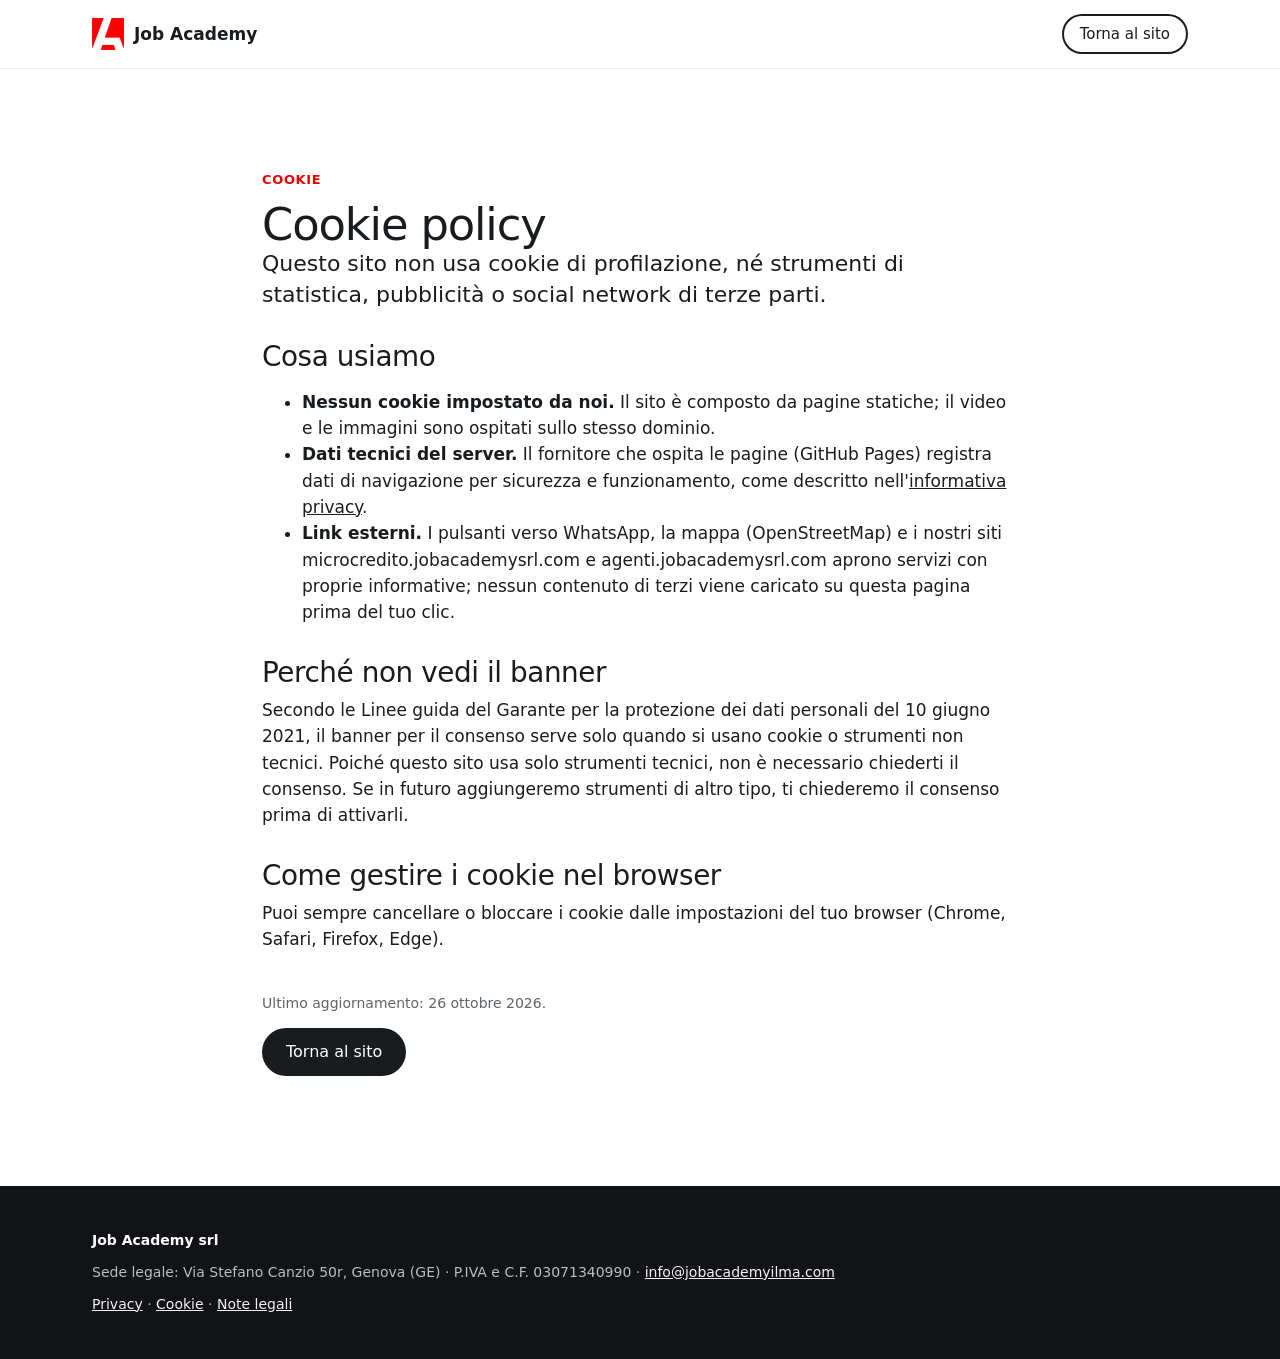
==== cookie.html @ 471f955e "Sito istituzionale Job Academy: quattro settori, richiesta personale, JAM, sede, pagine legali Co-Au" ====
<!doctype html>
<html lang="it">
<head>
<meta charset="utf-8">
<meta name="viewport" content="width=device-width, initial-scale=1">
<title>Cookie policy · Job Academy srl</title>
<meta name="description" content="Cookie e strumenti tecnici usati dal sito www.jobacademysrl.com.">
<link rel="canonical" href="https://www.jobacademysrl.com/cookie.html">
<meta property="og:type" content="website">
<meta property="og:locale" content="it_IT">
<meta property="og:site_name" content="Job Academy srl">
<meta property="og:title" content="Cookie policy · Job Academy srl">
<meta property="og:description" content="Cookie e strumenti tecnici usati dal sito www.jobacademysrl.com.">
<meta property="og:url" content="https://www.jobacademysrl.com/cookie.html">
<meta property="og:image" content="https://www.jobacademysrl.com/og.png">
<meta name="twitter:card" content="summary_large_image">
<link rel="icon" href="favicon.png" type="image/png">
<link rel="stylesheet" href="assets/styles.css?v=1">
</head>
<body>
<header class="nav"><div class="wrap"><a class="brand" href="./"><img src="assets/img/mark-red.png" alt="" width="32" height="32">Job Academy</a><div class="nav-cta"><a class="btn btn-sm btn-outline" href="./">Torna al sito</a></div></div></header>
<main><section><div class="wrap doc">
<p class="kicker">Cookie</p>
<h1 style="font-size:var(--h2)">Cookie policy</h1>
<p class="lead">Questo sito non usa cookie di profilazione, né strumenti di statistica, pubblicità o social network di terze parti.</p>
<h2>Cosa usiamo</h2>
<ul>
<li><strong>Nessun cookie impostato da noi.</strong> Il sito è composto da pagine statiche; il video e le immagini sono ospitati sullo stesso dominio.</li>
<li><strong>Dati tecnici del server.</strong> Il fornitore che ospita le pagine (GitHub Pages) registra dati di navigazione per sicurezza e funzionamento, come descritto nell'<a href="privacy.html">informativa privacy</a>.</li>
<li><strong>Link esterni.</strong> I pulsanti verso WhatsApp, la mappa (OpenStreetMap) e i nostri siti microcredito.jobacademysrl.com e agenti.jobacademysrl.com aprono servizi con proprie informative; nessun contenuto di terzi viene caricato su questa pagina prima del tuo clic.</li>
</ul>
<h2>Perché non vedi il banner</h2>
<p>Secondo le Linee guida del Garante per la protezione dei dati personali del 10 giugno 2021, il banner per il consenso serve solo quando si usano cookie o strumenti non tecnici. Poiché questo sito usa solo strumenti tecnici, non è necessario chiederti il consenso. Se in futuro aggiungeremo strumenti di altro tipo, ti chiederemo il consenso prima di attivarli.</p>
<h2>Come gestire i cookie nel browser</h2>
<p>Puoi sempre cancellare o bloccare i cookie dalle impostazioni del tuo browser (Chrome, Safari, Firefox, Edge).</p>
<p class="small muted" style="margin-top:40px">Ultimo aggiornamento: 26 ottobre 2026.</p>
<p><a class="btn" href="./">Torna al sito</a></p>
</div></section></main>
<footer><div class="wrap"><strong style="color:#fff">Job Academy srl</strong><span>Sede legale: Via Stefano Canzio 50r, Genova (GE) · P.IVA e C.F. 03071340990 · <a href="mailto:info@jobacademyilma.com">info@jobacademyilma.com</a></span><span><a href="privacy.html">Privacy</a> · <a href="cookie.html">Cookie</a> · <a href="note-legali.html">Note legali</a></span></div></footer>
</body>
</html>
---- assets/styles.css ----
/* Piattaforma MIA · stesso sistema visivo del sito microcredito (palette neutra, bottoni a pillola,
   card 20-32px, bande chiare/scure, gradiente blu). Nessun font, logo o immagine di terzi. */
:root {
  --font: system-ui, -apple-system, "Segoe UI", Roboto, Helvetica, Arial, sans-serif;
  --display: clamp(40px, 1.6rem + 3.6vw, 80px);
  --h2: clamp(32px, 1.6rem + 1.5vw, 52px);
  --h3: clamp(21px, 1.05rem + .7vw, 28px);
  --lead: clamp(18px, 1rem + .48vw, 22px);
  --body: clamp(16px, .95rem + .19vw, 17px);
  --bg: #fff; --surface: #f4f5f7; --ink: #191c1f; --muted: #5f636b; --line: #dfe1e6;
  --dark: #000; --dark-2: #111317; --on-dark: #f2f2f4; --on-dark-muted: #b9bcc4;
  --blue: #e10600; --blue-2: #ff5a4f; --brand: #ff0000; --green: #12a150; --red: #d63a2f; --amber: #e8a317; --violet: #6b55e6;
  --radius: 24px; --pill: 999px; --nav: 68px; --wrap: 1160px;
  --ease: cubic-bezier(.15, .5, .5, 1);
}
*, *::before, *::after { box-sizing: border-box; }
html { scroll-behavior: smooth; -webkit-text-size-adjust: 100%; }
body { margin: 0; background: var(--bg); color: var(--ink); font: 400 var(--body)/1.55 var(--font); }
img, svg, video { max-width: 100%; }
a { color: inherit; }
:focus-visible { outline: 3px solid var(--blue); outline-offset: 3px; }
.wrap { max-width: var(--wrap); margin: 0 auto; padding: 0 32px; }
@media (max-width: 600px) { .wrap { padding: 0 16px; } }
h1, h2, h3 { font-weight: 500; margin: 0; }
h1 { font-size: var(--display); line-height: 1.02; letter-spacing: -.025em; }
h2 { font-size: var(--h2); line-height: 1.05; letter-spacing: -.015em; margin-bottom: 18px; }
h3 { font-size: var(--h3); line-height: 1.15; letter-spacing: -.01em; margin-bottom: 10px; }
p { margin: 0 0 14px; }
.lead { font-size: var(--lead); line-height: 1.42; max-width: 46ch; }
.muted { color: var(--muted); }
.small { font-size: 14px; }
.kicker { display: inline-block; font-size: 13px; font-weight: 600; letter-spacing: .05em; text-transform: uppercase; color: var(--blue); margin: 0 0 12px; }
section { padding: 96px 0; }
@media (max-width: 600px) { section { padding: 64px 0; } }
.dark { background: var(--dark); color: var(--on-dark); }
.dark .muted { color: var(--on-dark-muted); }
.dark .kicker { color: var(--blue-2); }
.soft { background: var(--surface); }
.grid2 { display: grid; grid-template-columns: 1fr 1fr; gap: 28px; }
.grid2 > *, .grid3 > *, .grid4 > * { min-width: 0; }
.grid3 { display: grid; grid-template-columns: repeat(3, 1fr); gap: 20px; }
.grid4 { display: grid; grid-template-columns: repeat(4, 1fr); gap: 16px; }
@media (max-width: 900px) { .grid2, .grid3 { grid-template-columns: 1fr; } .grid4 { grid-template-columns: 1fr 1fr; } }
@media (max-width: 480px) { .grid4 { grid-template-columns: 1fr; } }
.card { background: var(--surface); border-radius: var(--radius); padding: 28px; }
.soft .card { background: #fff; }
.dark .card { background: #ffffff12; }

/* nav */
.nav { position: sticky; top: 0; z-index: 50; background: color-mix(in oklab, #fff 86%, transparent); backdrop-filter: blur(16px); -webkit-backdrop-filter: blur(16px); border-bottom: 1px solid #0000000f; transition: box-shadow .3s var(--ease); }
.nav.scrolled { box-shadow: 0 8px 30px #0000000f; }
.nav .wrap { display: flex; align-items: center; gap: 22px; height: var(--nav); }
.brand { display: flex; align-items: center; gap: 10px; font-weight: 700; text-decoration: none; white-space: nowrap; }
.brand-mark { width: 32px; height: 32px; border-radius: 10px; background: #000; color: #fff; display: grid; place-items: center; font-size: 13px; letter-spacing: .02em; }
.brand small { font-weight: 500; color: var(--muted); }
.nav-links { display: flex; gap: 22px; margin-left: auto; font-size: 15px; font-weight: 500; }
.nav-links a { text-decoration: none; opacity: .75; } .nav-links a:hover { opacity: 1; }
.nav-cta { display: flex; gap: 8px; margin-left: auto; }
.nav-links + .nav-cta { margin-left: 0; }
@media (max-width: 980px) { .nav-links { display: none; } .nav-cta { margin-left: auto; } }
@media (max-width: 480px) { .brand small { display: none; } .nav-cta .btn-outline { display: none; } }

/* buttons */
.btn { display: inline-flex; align-items: center; justify-content: center; gap: 8px; height: 48px; padding: 0 24px; border-radius: var(--pill); border: 0; background: #191c1f; color: #fff;
  font: 500 16px/1 var(--font); text-decoration: none; cursor: pointer; white-space: nowrap; transition: transform .25s var(--ease), filter .25s var(--ease), background .25s var(--ease); }
.btn:hover { filter: brightness(1.18); } .btn:active { transform: scale(.97); }
.btn-light { background: #fff; color: #000; }
.btn-blue { background: var(--blue); }
.btn-glass { background: #ffffff1f; color: #fff; backdrop-filter: blur(16px); -webkit-backdrop-filter: blur(16px); box-shadow: inset 0 0 0 1px #ffffff38; }
.btn-outline { background: transparent; color: inherit; box-shadow: inset 0 0 0 2px currentColor; }
.btn-sm { height: 40px; padding: 0 18px; font-size: 15px; }
.btn-xs { height: 32px; padding: 0 12px; font-size: 13px; }
.btn[disabled] { opacity: .5; cursor: not-allowed; }

/* hero */
.hero { position: relative; overflow: hidden; isolation: isolate; color: #fff; padding: 112px 0 96px;
  background: radial-gradient(110% 90% at 15% 10%, #ff4d40 0%, transparent 55%), radial-gradient(80% 80% at 90% 95%, #b00000 0%, transparent 60%), #000; }
.hero::before { content: ""; position: absolute; inset: -25%; z-index: -1; pointer-events: none;
  background: radial-gradient(35% 40% at 30% 35%, #ff3b30a6 0%, transparent 70%), radial-gradient(30% 35% at 70% 70%, #7a0000aa 0%, transparent 70%);
  animation: drift 18s var(--ease) infinite alternate; }
@keyframes drift { from { transform: translate3d(-4%, -3%, 0) scale(1); } to { transform: translate3d(5%, 4%, 0) scale(1.15); } }
.hero .lead { color: #e6ecfb; margin: 22px 0 30px; }
.hero-grid { display: grid; grid-template-columns: 1.1fr .9fr; gap: 48px; align-items: center; }
@media (max-width: 960px) { .hero-grid { grid-template-columns: 1fr; } }
.ctas { display: flex; flex-wrap: wrap; gap: 12px; }
.pills { display: flex; flex-wrap: wrap; gap: 10px; margin-top: 36px; }
.pill { padding: 10px 16px; border-radius: 16px; background: #ffffff1a; border: 1px solid #ffffff2e; backdrop-filter: blur(16px); -webkit-backdrop-filter: blur(16px); font-size: 14px; }
.pill b { display: block; font-size: 20px; font-weight: 600; }

/* "video" scenes: looping CSS animations in a device frame */
.scene { position: relative; border-radius: 32px; overflow: hidden; background: #0b0d12; box-shadow: 0 40px 80px #00000066, inset 0 0 0 1px #ffffff1f; aspect-ratio: 4 / 5; max-width: 440px; margin: 0 auto; width: 100%; }
.scene .rec { position: absolute; top: 16px; left: 16px; display: flex; align-items: center; gap: 8px; font-size: 12px; font-weight: 600; color: #fff; background: #00000066; padding: 6px 10px; border-radius: 99px; z-index: 3; }
.scene .rec::before { content: ""; width: 8px; height: 8px; border-radius: 50%; background: #ff4d4d; animation: blink 1.2s infinite; }
@keyframes blink { 50% { opacity: .2; } }
.scene .progress { position: absolute; left: 16px; right: 16px; bottom: 16px; height: 4px; border-radius: 4px; background: #ffffff26; z-index: 3; overflow: hidden; }
.scene .progress i { position: absolute; inset: 0; background: #fff; transform-origin: left; animation: prog 15s linear infinite; }
@keyframes prog { from { transform: scaleX(0); } to { transform: scaleX(1); } }
.slides { position: absolute; inset: 0; }
.slide { position: absolute; inset: 0; display: grid; align-content: center; gap: 14px; padding: 48px 32px; color: #fff; opacity: 0; animation: slide 15s infinite; }
.slide:nth-child(1) { animation-delay: 0s; background: radial-gradient(90% 70% at 20% 10%, #2f6fe8, #0b0d12 70%); }
.slide:nth-child(2) { animation-delay: 3s; background: radial-gradient(90% 70% at 80% 10%, #6b55e6, #0b0d12 70%); }
.slide:nth-child(3) { animation-delay: 6s; background: radial-gradient(90% 70% at 20% 90%, #0f9d8a, #0b0d12 70%); }
.slide:nth-child(4) { animation-delay: 9s; background: radial-gradient(90% 70% at 80% 90%, #ff7a3d, #0b0d12 70%); }
.slide:nth-child(5) { animation-delay: 12s; background: radial-gradient(90% 70% at 50% 0%, #12a150, #0b0d12 70%); }
@keyframes slide { 0% { opacity: 0; transform: scale(1.06); } 3%, 18% { opacity: 1; transform: scale(1); } 21%, 100% { opacity: 0; transform: scale(.98); } }
.slide .t { font-size: 14px; font-weight: 600; letter-spacing: .04em; text-transform: uppercase; opacity: .8; }
.slide .big { font-size: clamp(30px, 1.2rem + 2.4vw, 44px); line-height: 1.05; font-weight: 600; letter-spacing: -.02em; }
.slide .sub { font-size: 16px; color: #ffffffd0; max-width: 30ch; }
.slide .chiprow { display: flex; flex-wrap: wrap; gap: 8px; }
.slide .chiprow span { background: #ffffff24; border: 1px solid #ffffff38; padding: 6px 12px; border-radius: 99px; font-size: 13px; }

/* method timeline */
.timeline { display: grid; gap: 14px; margin-top: 36px; counter-reset: t; }
.tstep { display: grid; grid-template-columns: 120px 1fr; gap: 24px; align-items: start; padding: 24px 28px; border-radius: var(--radius); background: var(--surface); position: relative; overflow: hidden; }
.tstep::after { content: ""; position: absolute; left: 0; top: 0; bottom: 0; width: 4px; background: var(--blue); transform: scaleY(0); transform-origin: top; transition: transform .8s var(--ease); }
.tstep.in::after { transform: none; }
.tstep .min { font-size: 28px; font-weight: 600; letter-spacing: -.02em; color: var(--blue); }
.tstep .min small { display: block; font-size: 13px; color: var(--muted); font-weight: 500; letter-spacing: 0; }
.tstep h3 { margin-bottom: 6px; }
.tstep ul { margin: 8px 0 0; padding-left: 18px; }
.tstep li { margin: 4px 0; }
.say { margin-top: 10px; padding: 12px 16px; border-radius: 14px; background: #fff; border-left: 4px solid var(--green); font-size: 15px; }
.say::before { content: "Puoi dire: "; font-weight: 600; color: var(--green); }
@media (max-width: 640px) { .tstep { grid-template-columns: 1fr; gap: 6px; padding: 20px; } }

/* offer */
.offer { border-radius: 36px; padding: clamp(28px, 5vw, 64px); color: #fff; background: radial-gradient(120% 120% at 100% 0%, #a99bff 0%, #6b55e6 40%, #2b1c8f 100%); position: relative; overflow: hidden; }
.offer .logo-via { display: inline-flex; align-items: baseline; gap: 10px; font-size: clamp(44px, 2rem + 4vw, 96px); font-weight: 700; letter-spacing: -.04em; line-height: 1; }
.offer .logo-via small { font-size: 18px; font-weight: 500; letter-spacing: 0; opacity: .85; }
.via-letters { display: grid; grid-template-columns: repeat(3, 1fr); gap: 16px; margin: 32px 0; }
.via-letters div { background: #ffffff1c; border: 1px solid #ffffff30; border-radius: 22px; padding: 22px; }
.via-letters b { display: block; font-size: 44px; line-height: 1; font-weight: 700; margin-bottom: 8px; }
@media (max-width: 760px) { .via-letters { grid-template-columns: 1fr; } }
.offer ul { columns: 2; column-gap: 32px; padding-left: 18px; margin: 0; }
.offer li { break-inside: avoid; margin: 6px 0; }
@media (max-width: 760px) { .offer ul { columns: 1; } }

/* rules */
.rule { display: grid; grid-template-columns: 1fr 1fr; gap: 0; border-radius: var(--radius); overflow: hidden; background: #ffffff10; }
.rule + .rule { margin-top: 12px; }
.rule > div { padding: 20px 24px; }
.rule .no { background: #d63a2f22; border-right: 1px solid #ffffff14; }
.rule .no b::before { content: "✕  "; color: #ff6b5e; }
.rule .yes b::before { content: "✓  "; color: #3ddc84; }
.rule b { display: block; margin-bottom: 6px; }
.rule p { margin: 0; color: var(--on-dark-muted); font-size: 15px; }
@media (max-width: 760px) { .rule { grid-template-columns: 1fr; } .rule .no { border-right: 0; } }
.warning { margin-top: 32px; padding: 24px 28px; border-radius: var(--radius); background: #d63a2f; color: #fff; font-size: var(--lead); line-height: 1.4; }

/* earnings */
.levels { display: grid; grid-template-columns: repeat(4, 1fr); gap: 16px; margin-top: 32px; }
.level { border-radius: var(--radius); padding: 24px; color: #fff; position: relative; overflow: hidden; }
.level b { display: block; font-size: clamp(36px, 1.5rem + 2vw, 56px); font-weight: 600; letter-spacing: -.02em; line-height: 1; margin: 10px 0 8px; }
.level:nth-child(1) { background: linear-gradient(160deg, #2f6fe8, #1747b8); }
.level:nth-child(2) { background: linear-gradient(160deg, #6b55e6, #3d2bb0); }
.level:nth-child(3) { background: linear-gradient(160deg, #0f9d8a, #07665a); }
.level:nth-child(4) { background: linear-gradient(160deg, #ff7a3d, #c9431a); }
@media (max-width: 900px) { .levels { grid-template-columns: 1fr 1fr; } }
.flow { display: grid; grid-template-columns: repeat(5, 1fr); gap: 12px; margin-top: 32px; }
.flow div { background: var(--surface); border-radius: 20px; padding: 20px; position: relative; }
.flow b { display: block; font-size: 20px; margin-bottom: 4px; }
.flow .when { font-size: 13px; font-weight: 600; color: var(--blue); text-transform: uppercase; letter-spacing: .04em; }
@media (max-width: 960px) { .flow { grid-template-columns: 1fr 1fr; } }
@media (max-width: 480px) { .flow { grid-template-columns: 1fr; } }
table.price { width: 100%; border-collapse: collapse; margin-top: 12px; }
table.price td, table.price th { text-align: left; padding: 14px 0; border-top: 1px solid var(--line); }
table.price th { font-size: 13px; text-transform: uppercase; letter-spacing: .04em; color: var(--muted); font-weight: 600; }
table.price td:last-child, table.price th:last-child { text-align: right; font-weight: 600; }

/* calculator */
.calc { display: grid; grid-template-columns: 1fr 1fr; gap: 24px; margin-top: 32px; }
@media (max-width: 900px) { .calc { grid-template-columns: 1fr; } }
.field { display: grid; gap: 8px; margin-bottom: 20px; }
.field label { display: flex; justify-content: space-between; font-weight: 500; font-size: 15px; }
.field output { font-weight: 600; font-variant-numeric: tabular-nums; }
input[type=range] { width: 100%; accent-color: var(--blue); height: 28px; }
.result { background: #000; color: #fff; border-radius: 28px; padding: 28px; display: grid; gap: 4px; align-content: start; }
.result .row { display: flex; justify-content: space-between; gap: 16px; padding: 12px 0; border-top: 1px solid #ffffff1f; font-size: 15px; }
.result .row:first-of-type { border-top: 0; }
.result .row b { font-variant-numeric: tabular-nums; }
.result .hl { font-size: 15px; color: var(--on-dark-muted); }
.result .hl b { display: block; font-size: clamp(36px, 1.5rem + 2vw, 52px); color: #fff; font-weight: 600; letter-spacing: -.02em; }
.result .total { background: #ffffff14; border-radius: 16px; padding: 14px 16px; border: 0; margin-top: 8px; }

/* forms */
form { display: grid; gap: 18px; }
fieldset { border: 0; padding: 0; margin: 0; display: grid; gap: 14px; }
legend { font-weight: 600; font-size: 18px; margin-bottom: 6px; padding: 0; }
.row { display: grid; grid-template-columns: 1fr 1fr; gap: 14px; }
@media (max-width: 600px) { .row { grid-template-columns: 1fr; } }
label.f { display: block; font-weight: 500; font-size: 15px; }
label.f > input, label.f > select, label.f > textarea { display: block; margin-top: 6px; }
input[type=text], input[type=email], input[type=tel], input[type=number], input[type=date], select, textarea {
  width: 100%; height: 48px; padding: 0 16px; border-radius: 12px; border: 1px solid var(--line); background: #fff; font: 400 16px/1.2 var(--font); color: var(--ink); }
textarea { height: 100px; padding: 12px 16px; resize: vertical; }
input:focus, select:focus, textarea:focus { border-color: var(--blue); outline: 2px solid #ff5a4f55; }
.radio { display: flex; gap: 10px; flex-wrap: wrap; margin-top: 6px; }
.radio label { display: flex; align-items: center; gap: 8px; padding: 0 16px; height: 48px; border: 1px solid var(--line); border-radius: 12px; background: #fff; cursor: pointer; font-weight: 500; }
.radio input { accent-color: var(--blue); width: 18px; height: 18px; }
.check { display: flex; gap: 10px; align-items: flex-start; font-size: 15px; }
.check input { width: 20px; height: 20px; margin-top: 2px; flex: none; accent-color: var(--blue); }
.gdpr { display: grid; gap: 12px; background: var(--surface); border-radius: 16px; padding: 18px; font-size: 14px; }
.soft .gdpr { background: #fff; }
.gdpr p { margin: 0; color: var(--muted); }
.file { border: 1.5px dashed var(--line); border-radius: 18px; padding: 14px; background: #fff; display: block; font-weight: 500; font-size: 15px; }
.file input { display: block; margin-top: 8px; font: 400 14px var(--font); width: 100%; }
.file small { display: block; color: var(--muted); font-weight: 400; margin-top: 4px; }
.err { color: var(--red); font-size: 14px; min-height: 1em; margin: 0; }
.err:not(:empty) { background: #fde7e5; color: #a3241b; border-radius: 12px; padding: 12px 16px; font-size: 15px; font-weight: 500; }
.ok-box { background: #e8f7ee; color: #0b5a2e; border-radius: 16px; padding: 18px 20px; }
.notice { background: #fff; border-left: 4px solid var(--blue); border-radius: 12px; padding: 14px 18px; }
.offline { background: #fff4d6; color: #6b4b00; border-radius: 14px; padding: 14px 18px; font-size: 15px; }
.invited { display: inline-flex; align-items: center; gap: 10px; background: #e9f0ff; color: #1747b8; padding: 8px 14px; border-radius: 99px; font-weight: 500; font-size: 15px; }
.tabs { display: inline-flex; padding: 4px; background: var(--surface); border-radius: var(--pill); flex-wrap: wrap; gap: 2px; }
.tab { border: 0; background: transparent; height: 42px; padding: 0 20px; border-radius: var(--pill); font: 500 15px/1 var(--font); color: var(--ink); cursor: pointer; transition: background .25s var(--ease), color .25s var(--ease); }
.tab[aria-selected="true"] { background: #191c1f; color: #fff; }
.panel[hidden] { display: none; }
.panel:not([hidden]) { animation: panelIn .45s var(--ease); }
@keyframes panelIn { from { opacity: 0; transform: translateY(10px); } to { opacity: 1; transform: none; } }

/* training */
.week { display: grid; grid-template-columns: repeat(3, 1fr); gap: 16px; margin-top: 28px; }
.week div { border-radius: 22px; padding: 22px; background: #ffffff10; border: 1px solid #ffffff1c; }
.week b { display: block; font-size: 20px; margin: 6px 0; }
.week .day { font-size: 13px; text-transform: uppercase; letter-spacing: .05em; color: var(--blue-2); font-weight: 600; }
@media (max-width: 900px) { .week { grid-template-columns: 1fr; } }
.downloads { display: grid; grid-template-columns: repeat(3, 1fr); gap: 16px; margin-top: 20px; }
.dl { display: flex; gap: 14px; align-items: center; padding: 18px; border-radius: 20px; background: #fff; color: #111; text-decoration: none; transition: transform .3s var(--ease); }
.dl:hover { transform: translateY(-4px); }
.dl i { flex: none; width: 44px; height: 52px; border-radius: 8px; background: #d63a2f; color: #fff; font-style: normal; font-size: 12px; font-weight: 700; display: grid; place-items: end center; padding-bottom: 8px; }
.dl span small { display: block; color: var(--muted); font-size: 13px; }
@media (max-width: 900px) { .downloads { grid-template-columns: 1fr; } }

/* footer */
footer { background: var(--dark-2); color: var(--on-dark-muted); padding: 44px 0; font-size: 14px; }
footer .wrap { display: grid; gap: 10px; }
footer a { color: var(--on-dark); }

/* dashboard */
.dash-head { padding: 48px 0 28px; background: radial-gradient(90% 140% at 10% 0%, #2f6fe8 0%, #000 65%); color: #fff; }
.dash-head h1 { font-size: clamp(32px, 1.4rem + 2vw, 52px); }
.badge { display: inline-flex; align-items: center; gap: 6px; padding: 5px 12px; border-radius: 99px; font-size: 13px; font-weight: 600; background: #ffffff24; }
.stats { display: grid; grid-template-columns: repeat(4, 1fr); gap: 14px; margin-top: 28px; }
.stat { background: #ffffff14; border: 1px solid #ffffff22; border-radius: 22px; padding: 18px 20px; }
.stat b { display: block; font-size: clamp(26px, 1.1rem + 1.4vw, 36px); font-weight: 600; letter-spacing: -.02em; font-variant-numeric: tabular-nums; }
.stat span { font-size: 14px; color: var(--on-dark-muted); }
@media (max-width: 900px) { .stats { grid-template-columns: 1fr 1fr; } }
.dash { padding-top: 32px; padding-bottom: 80px; }
.dash .tabs { display: flex; flex-wrap: nowrap; overflow-x: auto; max-width: 100%; width: max-content; scrollbar-width: none; }
.dash .tabs .tab { flex: none; }
.dash .tabs { margin-bottom: 24px; }
.linkbox { display: flex; gap: 8px; align-items: center; background: #fff; border: 1px solid var(--line); border-radius: 14px; padding: 6px 6px 6px 14px; }
.linkbox code { flex: 1; min-width: 0; overflow: hidden; text-overflow: ellipsis; white-space: nowrap; font-size: 14px; }
.tbl-wrap { overflow-x: auto; border-radius: 18px; background: #fff; border: 1px solid var(--line); }
table.data { width: 100%; border-collapse: collapse; font-size: 14px; min-width: 720px; }
table.data th { text-align: left; font-size: 12px; text-transform: uppercase; letter-spacing: .04em; color: var(--muted); font-weight: 600; padding: 12px 14px; background: var(--surface); }
table.data td { padding: 12px 14px; border-top: 1px solid var(--line); vertical-align: middle; }
table.data select, table.data input { height: 36px; font-size: 14px; padding: 0 10px; width: auto; }
.st { display: inline-block; padding: 4px 10px; border-radius: 99px; font-size: 12px; font-weight: 600; white-space: nowrap; }
.st-in_valutazione { background: #fff4d6; color: #7a5600; }
.st-accettato { background: #e9f0ff; color: #1747b8; }
.st-respinto { background: #fde7e5; color: #a3241b; }
.st-pagato { background: #e3f6ec; color: #0b6b36; }
.st-concluso { background: #ece9ff; color: #3d2bb0; }
.st-da_liquidare { background: #fff4d6; color: #7a5600; }
.st-liquidata { background: #e3f6ec; color: #0b6b36; }

/* pyramid */
.pyramid { display: grid; gap: 8px; justify-items: center; margin: 8px 0 28px; }
.pyr { height: 56px; border-radius: 16px; color: #fff; display: flex; align-items: center; justify-content: space-between; padding: 0 20px; font-weight: 500; transition: width 1s var(--ease); width: 30%; }
.pyr b { font-size: 22px; }
.pyr.l0 { background: #191c1f; width: 28%; }
.pyr.l1 { background: #2f6fe8; } .pyr.l2 { background: #6b55e6; } .pyr.l3 { background: #0f9d8a; } .pyr.l4 { background: #ff7a3d; }
@media (max-width: 600px) { .pyr { padding: 0 12px; font-size: 14px; } .pyr.l0 { width: 60% !important; } }
.tree { overflow-x: auto; padding: 8px 0 16px; }
.tree ul { position: relative; display: flex; justify-content: center; gap: 12px; padding: 24px 0 0; margin: 0; list-style: none; }
.tree li { position: relative; display: flex; flex-direction: column; align-items: center; padding: 0 4px; }
.tree li::before { content: ""; position: absolute; top: -24px; left: 50%; height: 24px; border-left: 2px solid var(--line); }
.tree > ul > li::before { display: none; }
.tree ul ul::before { content: ""; position: absolute; top: 12px; left: var(--l, 50%); right: var(--r, 50%); border-top: 2px solid var(--line); }
.node { min-width: 120px; padding: 10px 12px; border-radius: 14px; background: #fff; border: 1px solid var(--line); text-align: center; font-size: 13px; box-shadow: 0 6px 16px #0000000d; }
.node b { display: block; font-size: 14px; }
.node .q { font-size: 11px; font-weight: 600; text-transform: uppercase; letter-spacing: .04em; }
.node.me { background: #191c1f; color: #fff; border: 0; }
.node.n1 { border-top: 4px solid #2f6fe8; } .node.n2 { border-top: 4px solid #6b55e6; } .node.n3 { border-top: 4px solid #0f9d8a; } .node.n4 { border-top: 4px solid #ff7a3d; }
.empty { padding: 32px; text-align: center; color: var(--muted); background: var(--surface); border-radius: 18px; }

/* motion */
.js .reveal { opacity: 0; transform: translateY(18px); transition: opacity .7s var(--ease), transform .7s var(--ease); transition-delay: var(--d, 0ms); }
.js .reveal.in { opacity: 1; transform: none; }
@media (prefers-reduced-motion: reduce) {
  html { scroll-behavior: auto; }
  .hero::before, .slide, .scene .progress i, .scene .rec::before, .panel:not([hidden]) { animation: none; }
  .slide { opacity: 0; } .slide:first-child { opacity: 1; }
  .js .reveal { opacity: 1; transform: none; transition: none; }
}
.hp { position: absolute; left: -9999px; }
.wa-float { position: fixed; right: 18px; bottom: 18px; z-index: 60; width: 54px; height: 54px; border-radius: 50%; background: #25d366; display: grid; place-items: center; box-shadow: 0 8px 24px #0000004d; }

/* porta un amico */
.amico-box { margin: 0; padding: 16px 18px; border-radius: 16px; color: #fff; background: radial-gradient(120% 140% at 100% 0%, #5fe0c4 0%, #0f9d8a 55%, #07665a 100%); }
.amico-share { margin-top: 16px; padding: 22px; border-radius: 20px; background: var(--surface); }
.amico-share h3 { margin-bottom: 6px; }
.friend { border-radius: 36px; padding: clamp(28px, 5vw, 56px); color: #fff; background: radial-gradient(120% 120% at 100% 0%, #5fe0c4 0%, #0f9d8a 45%, #07554b 100%); display: grid; grid-template-columns: 1fr 1fr; gap: 32px; align-items: center; }
.friend .big { font-size: clamp(56px, 2rem + 5vw, 120px); font-weight: 700; letter-spacing: -.04em; line-height: .9; }
.friend ol { margin: 0; padding-left: 20px; } .friend li { margin: 8px 0; }
@media (max-width: 860px) { .friend { grid-template-columns: 1fr; } }
.sum { display: grid; grid-template-columns: repeat(4, 1fr); gap: 12px; margin-bottom: 16px; }
.sum .card { padding: 18px 20px; } .sum b { display: block; font-size: 26px; font-weight: 600; font-variant-numeric: tabular-nums; }
@media (max-width: 900px) { .sum { grid-template-columns: 1fr 1fr; } }
.btn-danger { background: #d63a2f; }

[hidden] { display: none !important; }

/* ---------- sito istituzionale ---------- */
.brand img { width: 32px; height: 32px; display: block; }
.hero .lead { color: #ffe3e0; }
.device { position: relative; width: min(320px, 78vw); aspect-ratio: 9 / 16; margin: 0 auto; border-radius: 40px; padding: 10px; background: linear-gradient(160deg, #2a2d33, #0b0c0e);
  box-shadow: 0 40px 80px #00000080, inset 0 0 0 1px #ffffff26; transform: rotate(-3deg); transition: transform .8s var(--ease); }
.device:hover { transform: rotate(0); }
.device video { width: 100%; height: 100%; object-fit: cover; border-radius: 30px; display: block; background: #111; }
.device .tag { position: absolute; left: -24px; bottom: 56px; background: #0e1626d9; color: #fff; padding: 12px 16px; border-radius: 16px; font-size: 14px; font-weight: 500; border: 1px solid #ffffff2e; backdrop-filter: blur(16px); -webkit-backdrop-filter: blur(16px); animation: float 6s ease-in-out infinite; }
@keyframes float { 0%, 100% { transform: translateY(0); } 50% { transform: translateY(-10px); } }
.sectors { display: grid; gap: 22px; margin-top: 40px; }
.sector { position: sticky; top: calc(var(--nav) + 20px + var(--i) * 16px); display: grid; grid-template-columns: 1.15fr .85fr; gap: 32px; align-items: center; min-height: 400px;
  padding: clamp(28px, 4vw, 56px); border-radius: 36px; color: #fff; box-shadow: 0 -10px 40px #0000001f; transform-origin: top center; overflow: hidden; }
.sector h3 { font-size: clamp(28px, 1.2rem + 1.8vw, 46px); letter-spacing: -.02em; margin: 14px 0 12px; }
.sector p { color: #ffffffe0; font-size: var(--lead); line-height: 1.45; max-width: 40ch; }
.sector ul { margin: 0 0 22px; padding-left: 18px; color: #ffffffe6; } .sector li { margin: 4px 0; }
.sector .partner { display: inline-flex; gap: 8px; align-items: center; font-size: 14px; background: #ffffff24; border: 1px solid #ffffff38; padding: 6px 12px; border-radius: 99px; }
.sector .ph { justify-self: center; width: min(320px, 100%); aspect-ratio: 3 / 4; border-radius: 28px; overflow: hidden; box-shadow: 0 30px 60px #00000040; }
.sector .ph img { width: 100%; height: 100%; object-fit: cover; display: block; transform: scale(1.08); transition: transform 1.2s var(--ease); }
.sector.in .ph img { transform: none; }
.s-red { background: radial-gradient(120% 120% at 100% 0%, #ff6a5e 0%, #e10600 45%, #7a0000 100%); }
.s-ink { background: radial-gradient(120% 120% at 100% 0%, #5b6070 0%, #23262d 50%, #0b0c0e 100%); }
.s-blue { background: radial-gradient(120% 120% at 100% 0%, #6fa0ff 0%, #2f6fe8 45%, #1747b8 100%); }
.s-teal { background: radial-gradient(120% 120% at 100% 0%, #5fe0c4 0%, #0f9d8a 50%, #07665a 100%); }
@media (max-width: 860px) { .sector { position: relative; top: 0; grid-template-columns: 1fr; min-height: 0; } .sector .ph { width: 100%; aspect-ratio: 4 / 3; order: -1; } }
.gallery { display: grid; grid-template-columns: 1.2fr 1fr 1fr; gap: 16px; margin-top: 36px; }
.gallery figure { margin: 0; border-radius: 28px; overflow: hidden; position: relative; aspect-ratio: 3 / 4; }
.gallery img { width: 100%; height: 100%; object-fit: cover; display: block; }
.gallery figcaption { position: absolute; left: 14px; bottom: 14px; background: #000000a6; color: #fff; padding: 6px 12px; border-radius: 99px; font-size: 13px; backdrop-filter: blur(10px); }
@media (max-width: 760px) { .gallery { grid-template-columns: 1fr 1fr; } .gallery figure:first-child { grid-column: 1 / -1; aspect-ratio: 4 / 3; } }
.js .unveil { clip-path: inset(10% 8% 10% 8% round 28px); transform: scale(.95); transition: clip-path 1.1s var(--ease), transform 1.1s var(--ease); }
.js .unveil.in { clip-path: inset(0 0 0 0 round 28px); transform: none; }
.band-micro { border-radius: 36px; padding: clamp(28px, 5vw, 56px); color: #fff; background: radial-gradient(110% 90% at 15% 10%, #6fa0ff 0%, transparent 55%), radial-gradient(80% 80% at 90% 95%, #2f6fe8 0%, transparent 60%), #000; display: grid; grid-template-columns: 1.2fr .8fr; gap: 28px; align-items: center; }
.band-micro .facts { display: grid; grid-template-columns: 1fr 1fr; gap: 10px; }
.band-micro .facts div { background: #ffffff1a; border: 1px solid #ffffff2e; border-radius: 18px; padding: 14px 16px; font-size: 14px; }
.band-micro .facts b { display: block; font-size: 24px; }
@media (max-width: 860px) { .band-micro { grid-template-columns: 1fr; } }
.jam { border-radius: 36px; padding: clamp(28px, 5vw, 56px); color: #fff; background: radial-gradient(120% 120% at 100% 0%, #ff6a5e 0%, #b30000 45%, #1a0000 100%); display: grid; grid-template-columns: 1fr 1fr; gap: 32px; }
.jam .big { font-size: clamp(56px, 2rem + 5vw, 112px); font-weight: 700; letter-spacing: -.04em; line-height: .9; }
.jam .card { background: #fff; color: var(--ink); }
@media (max-width: 860px) { .jam { grid-template-columns: 1fr; } }
.partners { display: grid; grid-template-columns: repeat(4, 1fr); gap: 14px; margin-top: 28px; }
.partners div { border: 1px solid var(--line); border-radius: 20px; padding: 18px; }
.partners b { display: block; font-size: 18px; margin-bottom: 4px; }
@media (max-width: 860px) { .partners { grid-template-columns: 1fr 1fr; } }
.legal-foot { display: grid; grid-template-columns: 1.2fr 1fr 1fr; gap: 28px; }
.legal-foot img { width: 160px; height: auto; margin-bottom: 12px; }
.legal-foot h4 { color: #fff; margin: 0 0 10px; font-size: 14px; text-transform: uppercase; letter-spacing: .05em; }
.legal-foot ul { list-style: none; margin: 0; padding: 0; display: grid; gap: 6px; }
@media (max-width: 860px) { .legal-foot { grid-template-columns: 1fr; } }
.doc h2 { font-size: clamp(22px, 1.1rem + .8vw, 28px); margin: 32px 0 10px; }
.doc { max-width: 820px; }
@media (prefers-reduced-motion: reduce) { .device, .device .tag { animation: none; transform: none; } .sector { position: relative; top: 0; } .sector .ph img { transform: none; } .js .unveil { clip-path: none; transform: none; } }
.jam > *, .band-micro > *, .sector > * { min-width: 0; }
.row > * { min-width: 0; }
@media (max-width: 480px) { .jam, .band-micro { padding: 24px 18px; border-radius: 28px; } .jam .card { padding: 20px; } }
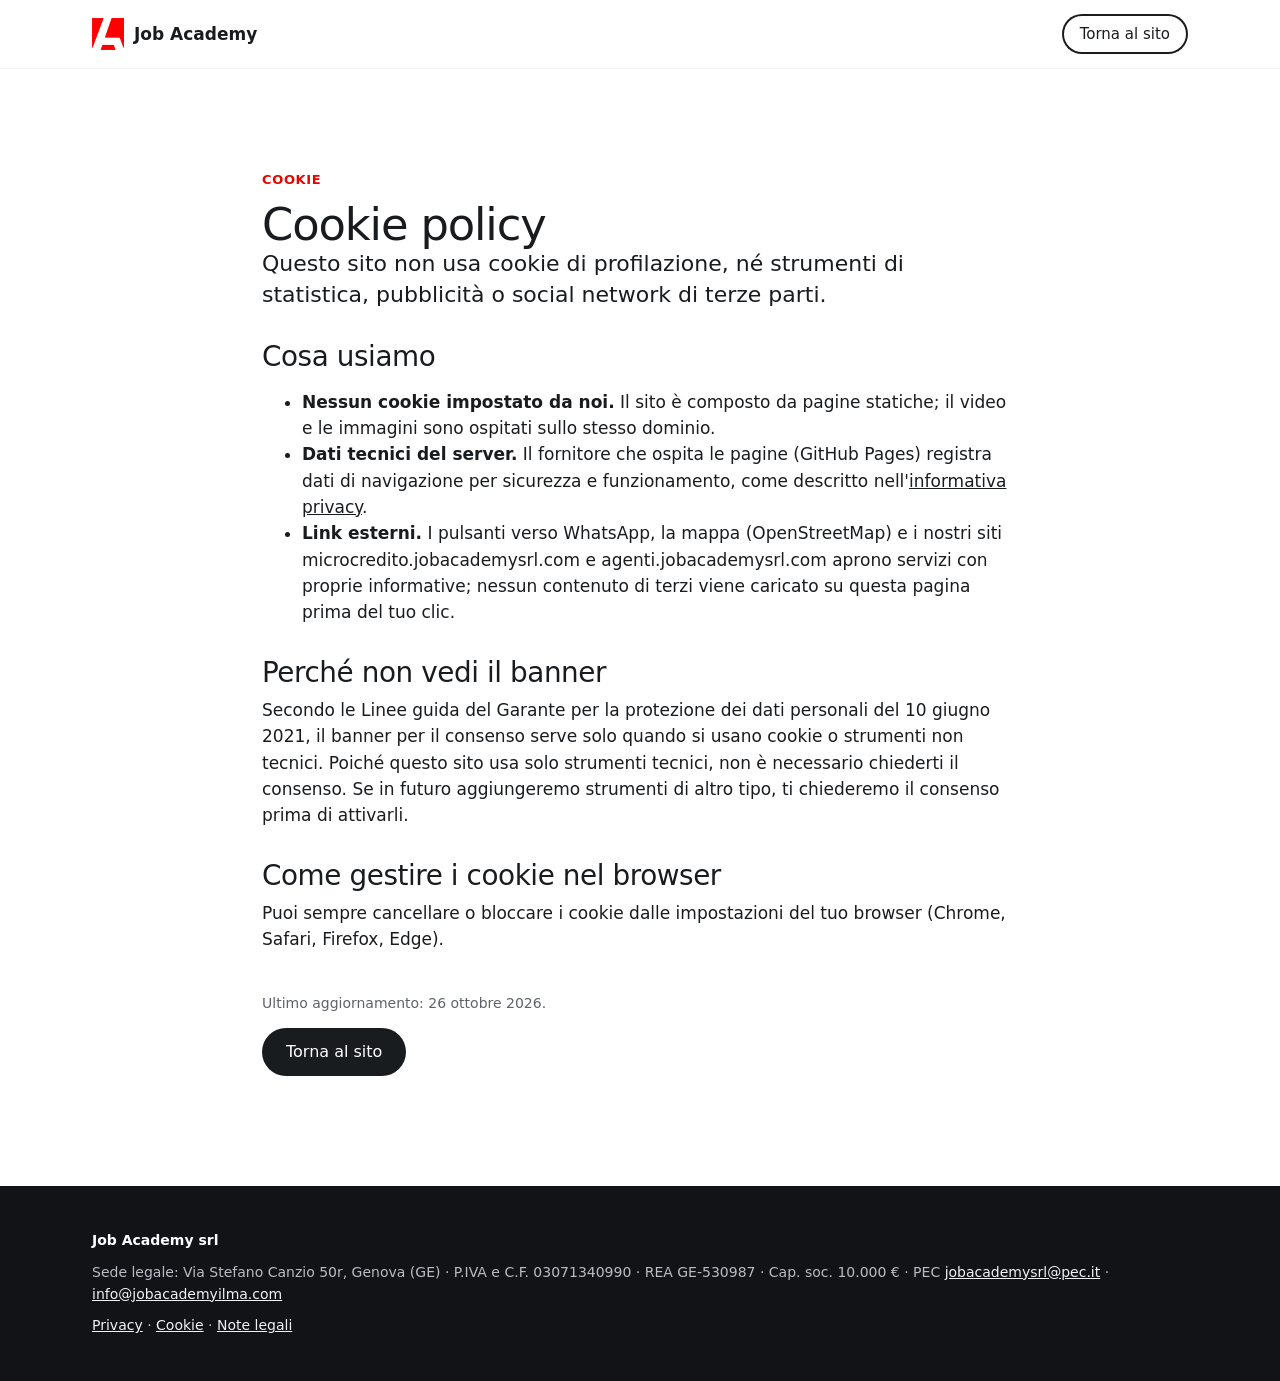
==== commit b7c8323e: "Footer: REA, PEC e capitale sociale Co-Authored-By: Claude Opus 5.5 <noreply@anthropic.com> Claude-S" ====
--- a/cookie.html
+++ b/cookie.html
@@ -36,6 +36,6 @@
 <p class="small muted" style="margin-top:40px">Ultimo aggiornamento: 26 ottobre 2026.</p>
 <p><a class="btn" href="./">Torna al sito</a></p>
 </div></section></main>
-<footer><div class="wrap"><strong style="color:#fff">Job Academy srl</strong><span>Sede legale: Via Stefano Canzio 50r, Genova (GE) · P.IVA e C.F. 03071340990 · <a href="mailto:info@jobacademyilma.com">info@jobacademyilma.com</a></span><span><a href="privacy.html">Privacy</a> · <a href="cookie.html">Cookie</a> · <a href="note-legali.html">Note legali</a></span></div></footer>
+<footer><div class="wrap"><strong style="color:#fff">Job Academy srl</strong><span>Sede legale: Via Stefano Canzio 50r, Genova (GE) · P.IVA e C.F. 03071340990 · REA GE-530987 · Cap. soc. 10.000 € · PEC <a href="mailto:jobacademysrl@pec.it">jobacademysrl@pec.it</a> · <a href="mailto:info@jobacademyilma.com">info@jobacademyilma.com</a></span><span><a href="privacy.html">Privacy</a> · <a href="cookie.html">Cookie</a> · <a href="note-legali.html">Note legali</a></span></div></footer>
 </body>
 </html>
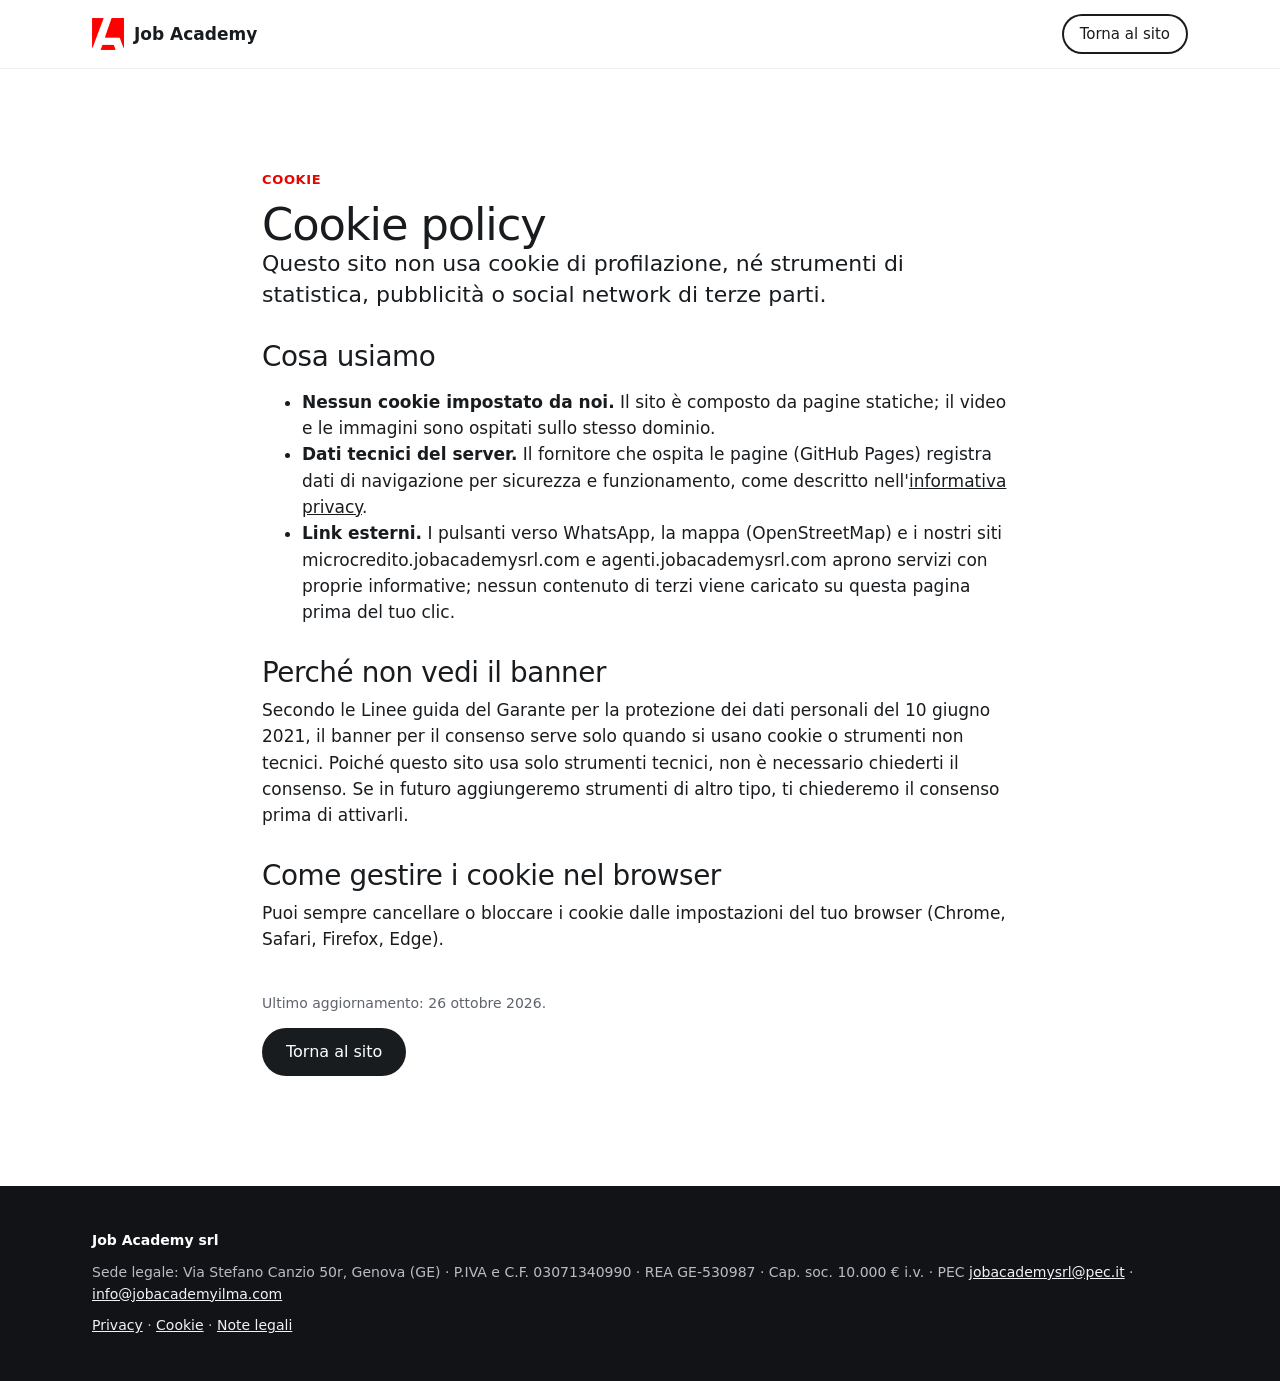
==== commit 505da66a: "Footer: capitale sociale interamente versato Co-Authored-By: Claude Opus 5.5 <noreply@anthropic.com>" ====
--- a/cookie.html
+++ b/cookie.html
@@ -12,10 +12,18 @@
 <meta property="og:title" content="Cookie policy · Job Academy srl">
 <meta property="og:description" content="Cookie e strumenti tecnici usati dal sito www.jobacademysrl.com.">
 <meta property="og:url" content="https://www.jobacademysrl.com/cookie.html">
-<meta property="og:image" content="https://www.jobacademysrl.com/og.png">
+<meta property="og:image" content="https://www.jobacademysrl.com/og.jpg?v=2">
+<meta property="og:image:secure_url" content="https://www.jobacademysrl.com/og.jpg?v=2">
+<meta property="og:image:type" content="image/jpeg">
+<meta property="og:image:width" content="1200">
+<meta property="og:image:height" content="630">
+<meta property="og:image:alt" content="Job Academy srl · Consulenza strategica per l'impresa e la persona">
 <meta name="twitter:card" content="summary_large_image">
+<meta name="twitter:title" content="Cookie policy · Job Academy srl">
+<meta name="twitter:description" content="Cookie e strumenti tecnici usati dal sito www.jobacademysrl.com.">
+<meta name="twitter:image" content="https://www.jobacademysrl.com/og.jpg?v=2">
 <link rel="icon" href="favicon.png" type="image/png">
-<link rel="stylesheet" href="assets/styles.css?v=1">
+<link rel="stylesheet" href="assets/styles.css?v=2">
 </head>
 <body>
 <header class="nav"><div class="wrap"><a class="brand" href="./"><img src="assets/img/mark-red.png" alt="" width="32" height="32">Job Academy</a><div class="nav-cta"><a class="btn btn-sm btn-outline" href="./">Torna al sito</a></div></div></header>
@@ -36,6 +44,6 @@
 <p class="small muted" style="margin-top:40px">Ultimo aggiornamento: 26 ottobre 2026.</p>
 <p><a class="btn" href="./">Torna al sito</a></p>
 </div></section></main>
-<footer><div class="wrap"><strong style="color:#fff">Job Academy srl</strong><span>Sede legale: Via Stefano Canzio 50r, Genova (GE) · P.IVA e C.F. 03071340990 · REA GE-530987 · Cap. soc. 10.000 € · PEC <a href="mailto:jobacademysrl@pec.it">jobacademysrl@pec.it</a> · <a href="mailto:info@jobacademyilma.com">info@jobacademyilma.com</a></span><span><a href="privacy.html">Privacy</a> · <a href="cookie.html">Cookie</a> · <a href="note-legali.html">Note legali</a></span></div></footer>
+<footer><div class="wrap"><strong style="color:#fff">Job Academy srl</strong><span>Sede legale: Via Stefano Canzio 50r, Genova (GE) · P.IVA e C.F. 03071340990 · REA GE-530987 · Cap. soc. 10.000 € i.v. · PEC <a href="mailto:jobacademysrl@pec.it">jobacademysrl@pec.it</a> · <a href="mailto:info@jobacademyilma.com">info@jobacademyilma.com</a></span><span><a href="privacy.html">Privacy</a> · <a href="cookie.html">Cookie</a> · <a href="note-legali.html">Note legali</a></span></div></footer>
 </body>
 </html>
--- a/assets/styles.css
+++ b/assets/styles.css
@@ -83,7 +83,7 @@
 .hero-grid { display: grid; grid-template-columns: 1.1fr .9fr; gap: 48px; align-items: center; }
 @media (max-width: 960px) { .hero-grid { grid-template-columns: 1fr; } }
 .ctas { display: flex; flex-wrap: wrap; gap: 12px; }
-.pills { display: flex; flex-wrap: wrap; gap: 10px; margin-top: 36px; }
+.pills { display: grid; grid-template-columns: repeat(2, minmax(0, 1fr)); gap: 10px; margin-top: 36px; max-width: 460px; }
 .pill { padding: 10px 16px; border-radius: 16px; background: #ffffff1a; border: 1px solid #ffffff2e; backdrop-filter: blur(16px); -webkit-backdrop-filter: blur(16px); font-size: 14px; }
 .pill b { display: block; font-size: 20px; font-weight: 600; }
 
@@ -367,3 +367,5 @@
 .jam > *, .band-micro > *, .sector > * { min-width: 0; }
 .row > * { min-width: 0; }
 @media (max-width: 480px) { .jam, .band-micro { padding: 24px 18px; border-radius: 28px; } .jam .card { padding: 20px; } }
+
+.mail-note { margin: 12px 0 0; font-size: 14px; color: var(--muted, #5b6474); min-height: 1.4em; }
